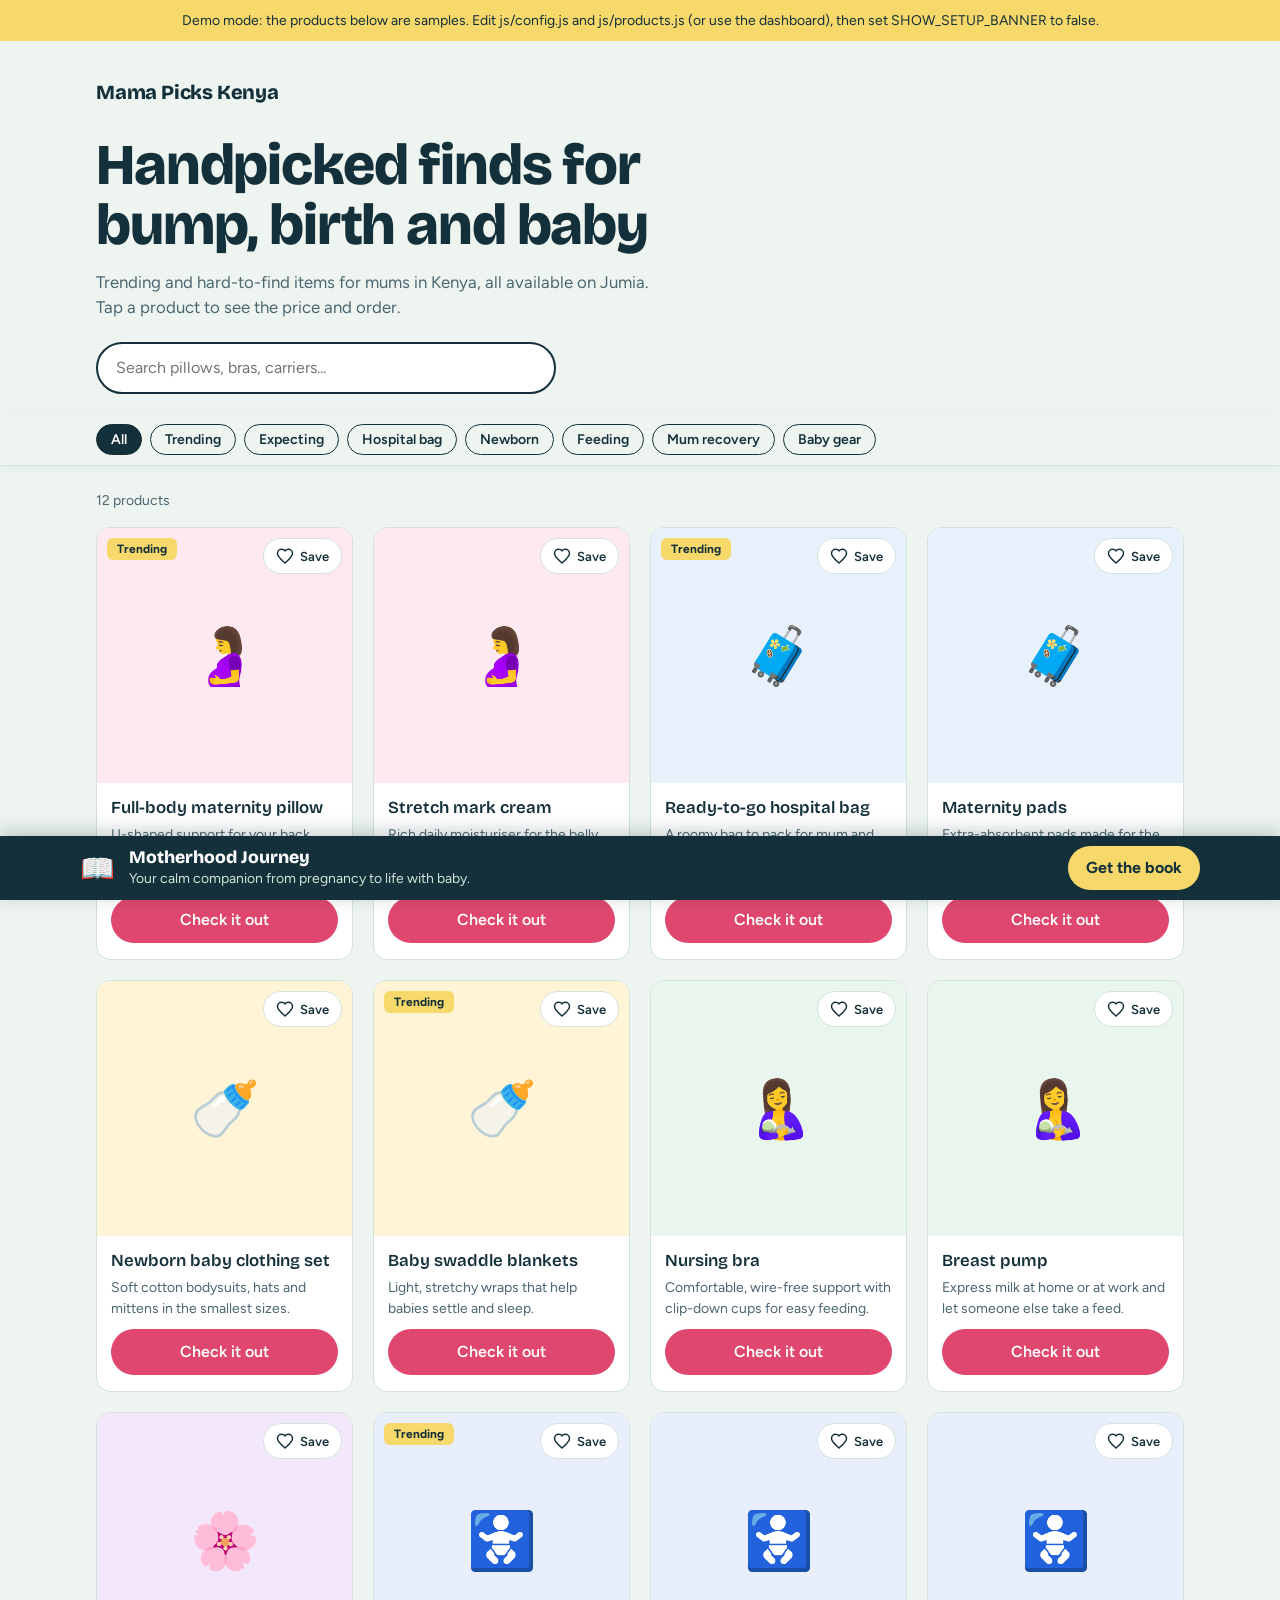
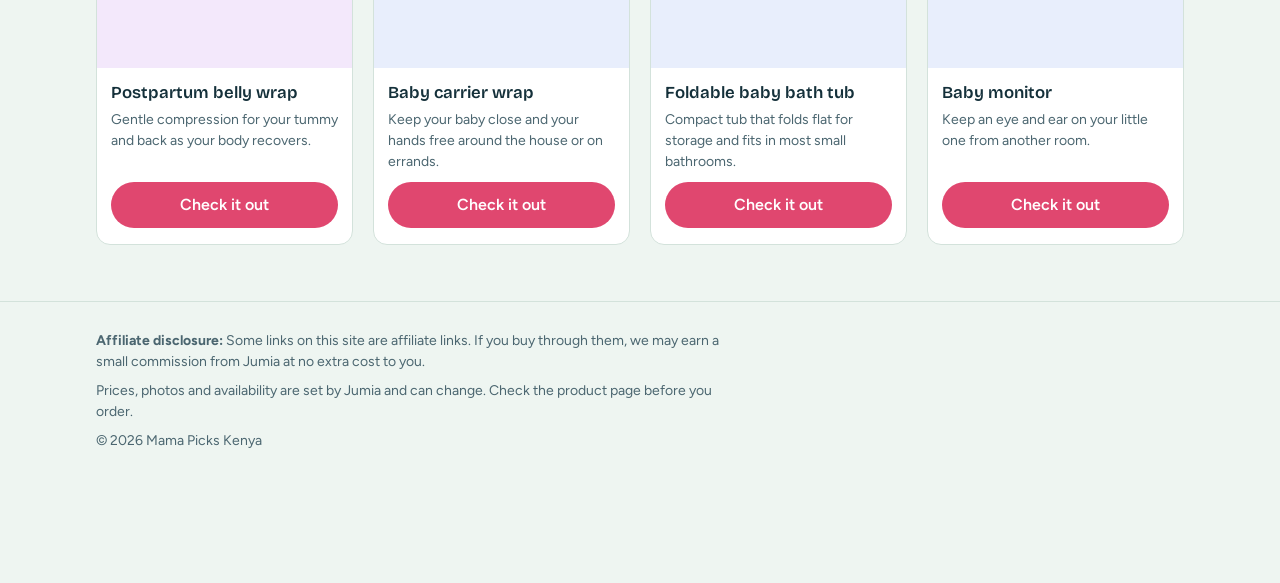
==== index.html @ 8f780fdd "mamas_picks jumia affiliate" ====
<!DOCTYPE html>
<html lang="en">
<head>
<meta charset="utf-8">
<meta name="viewport" content="width=device-width, initial-scale=1">
<title>Mama Picks Kenya | Pregnancy and baby finds from Jumia</title>
<meta name="description" content="Handpicked pregnancy, newborn and mum-care products from Jumia Kenya, with photos, short descriptions and direct links.">
<link rel="preconnect" href="https://fonts.googleapis.com">
<link rel="preconnect" href="https://fonts.gstatic.com" crossorigin>
<link href="https://fonts.googleapis.com/css2?family=Bricolage+Grotesque:opsz,wght@12..96,600;12..96,800&family=Figtree:wght@400;500;600&display=swap" rel="stylesheet">
<link rel="stylesheet" href="css/styles.css">
</head>
<body>

<div class="setup-banner" id="setupBanner" hidden>
  Demo mode: the products below are samples. Edit js/config.js and js/products.js (or use the dashboard), then set SHOW_SETUP_BANNER to false.
</div>

<header class="hero">
  <div class="wrap">
    <p class="brand" id="siteName"></p>
    <h1>Handpicked finds for bump, birth and baby</h1>
    <p class="lede">Trending and hard-to-find items for mums in Kenya, all available on Jumia. Tap a product to see the price and order.</p>
    <label class="search">
      <span class="sr-only" style="position:absolute;left:-9999px">Search products</span>
      <input type="search" id="q" placeholder="Search pillows, bras, carriers..." autocomplete="off">
    </label>
  </div>
</header>

<div class="categories-bar">
  <div class="categories" id="categories" role="group" aria-label="Filter by category"></div>
</div>

<main>
  <div class="wrap">
    <p class="count" id="count" aria-live="polite"></p>
    <div class="grid" id="grid" aria-live="polite"></div>
    <div class="empty" id="empty" hidden>
      <p><strong>No products match that search.</strong></p>
      <p>Try a different word or pick another category above.</p>
    </div>
  </div>
</main>

<footer>
  <div class="wrap">
    <p><strong>Affiliate disclosure:</strong> Some links on this site are affiliate links. If you buy through them, we may earn a small commission from Jumia at no extra cost to you.</p>
    <p>Prices, photos and availability are set by Jumia and can change. Check the product page before you order.</p>
    <p id="year"></p>
  </div>
</footer>

<aside class="ad-rail left" id="adLeft" aria-label="Advertisement"></aside>
<aside class="ad-rail right" id="adRight" aria-label="Advertisement"></aside>

<aside class="book-bar" aria-label="Featured book">
  <div class="inner">
    <span class="icon" aria-hidden="true">📖</span>
    <div class="text">
      <span class="title" id="bookTitle"></span>
      <span class="pitch" id="bookPitch"></span>
    </div>
    <a class="buy" id="bookBtn" target="_blank" rel="noopener noreferrer"></a>
  </div>
</aside>

<script src="js/config.js"></script>
<script src="js/products.js"></script>
<script src="js/app.js"></script>
</body>
</html>
---- css/styles.css ----
/* Mama Picks Kenya: public site styles.
   Colours and fonts are the variables at the top (:root). Change them there. */
:root {
  --bg: #eef5f1;
  --surface: #ffffff;
  --ink: #14303a;
  --ink-soft: #4b6670;
  --line: #d3e2db;
  --cta: #e0476f;
  --cta-hover: #c93460;
  --highlight: #f6d86b;
  --display: "Bricolage Grotesque", "Trebuchet MS", system-ui, sans-serif;
  --body: "Figtree", system-ui, -apple-system, "Segoe UI", sans-serif;
}
* { box-sizing: border-box; }
html { scroll-behavior: smooth; }
body {
  margin: 0;
  background: var(--bg);
  color: var(--ink);
  font-family: var(--body);
  font-size: 16px;
  line-height: 1.5;
}
a { color: inherit; }
:focus-visible { outline: 3px solid var(--ink); outline-offset: 2px; }

.wrap { max-width: 1120px; margin: 0 auto; padding: 0 16px; }

/* Setup banner (turn off in the CONFIG section) */
.setup-banner {
  background: var(--highlight);
  color: var(--ink);
  font-size: 14px;
  padding: 10px 16px;
  text-align: center;
}

/* Header and hero */
header.hero { padding: 36px 0 20px; }
.brand {
  font-family: var(--display);
  font-weight: 800;
  font-size: 20px;
  letter-spacing: -0.01em;
  margin: 0 0 28px;
}
.hero h1 {
  font-family: var(--display);
  font-weight: 800;
  font-size: clamp(2rem, 6.5vw, 3.6rem);
  line-height: 1.05;
  letter-spacing: -0.02em;
  margin: 0 0 14px;
  max-width: 16ch;
}
.hero p.lede {
  margin: 0 0 22px;
  color: var(--ink-soft);
  max-width: 52ch;
  font-size: 1.05rem;
}
.search {
  display: flex;
  max-width: 460px;
  background: var(--surface);
  border: 2px solid var(--ink);
  border-radius: 999px;
  overflow: hidden;
}
.search input {
  flex: 1;
  border: 0;
  padding: 12px 18px;
  font: inherit;
  background: transparent;
  color: var(--ink);
  min-width: 0;
}
.search input:focus { outline: none; }
.search:focus-within { box-shadow: 0 0 0 3px var(--highlight); }

/* Category bar: always visible, stays at the top while scrolling */
.categories-bar {
  position: sticky;
  top: 0;
  z-index: 40;
  background: var(--bg);
  border-bottom: 1px solid var(--line);
  box-shadow: 0 2px 10px rgba(20, 48, 58, 0.06);
}
.categories {
  display: flex;
  flex-wrap: wrap;
  gap: 6px 8px;
  padding: 10px 16px;
  max-width: 1120px;
  margin: 0 auto;
}
.chip {
  border: 1.5px solid var(--ink);
  background: transparent;
  color: var(--ink);
  font: 600 14px var(--body);
  padding: 6px 14px;
  border-radius: 999px;
  cursor: pointer;
  white-space: nowrap;
}
.chip[aria-pressed="true"] { background: var(--ink); color: #fff; }
.chip:hover { background: var(--highlight); }
.chip[aria-pressed="true"]:hover { background: var(--ink); }

/* Grid */
main { padding: 24px 0 56px; }
.count { color: var(--ink-soft); font-size: 14px; margin: 0 0 16px; }
.grid {
  display: grid;
  grid-template-columns: repeat(2, 1fr);
  gap: 12px;
}
@media (min-width: 720px) { .grid { grid-template-columns: repeat(3, 1fr); gap: 20px; } }
@media (min-width: 980px) { .grid { grid-template-columns: repeat(4, 1fr); } }

.card {
  background: var(--surface);
  border-radius: 14px;
  overflow: hidden;
  display: flex;
  flex-direction: column;
  border: 1px solid var(--line);
}
.photo {
  position: relative;
  aspect-ratio: 1 / 1;
  background: #fff;
  display: grid;
  place-items: center;
}
.photo img {
  width: 100%;
  height: 100%;
  object-fit: contain;
  display: block;
}
.photo .fallback {
  width: 100%;
  height: 100%;
  display: grid;
  place-items: center;
  font-size: 56px;
}
.badge {
  position: absolute;
  top: 10px;
  left: 10px;
  background: var(--highlight);
  color: var(--ink);
  font: 700 12px var(--body);
  padding: 4px 10px;
  border-radius: 6px;
}
.info { padding: 14px 14px 16px; display: flex; flex-direction: column; flex: 1; }
.info h2 {
  font-family: var(--display);
  font-weight: 600;
  font-size: 1.05rem;
  line-height: 1.25;
  margin: 0 0 6px;
}
.info p.desc {
  margin: 0 0 10px;
  color: var(--ink-soft);
  font-size: 14px;
  display: -webkit-box;
  -webkit-line-clamp: 3;
  -webkit-box-orient: vertical;
  overflow: hidden;
}
.price { font-weight: 600; margin: auto 0 12px; }
.btn {
  display: block;
  text-align: center;
  text-decoration: none;
  background: var(--cta);
  color: #fff;
  font-weight: 600;
  padding: 11px 14px;
  border-radius: 999px;
  margin-top: auto;
}
.price + .btn { margin-top: 0; }
.btn:hover { background: var(--cta-hover); }

.empty {
  text-align: center;
  padding: 56px 16px;
  color: var(--ink-soft);
}

footer { border-top: 1px solid var(--line); padding: 28px 0 40px; font-size: 14px; color: var(--ink-soft); }
footer p { margin: 0 0 8px; max-width: 70ch; }

/* Always-visible book banner */
body { padding-bottom: 84px; }
.book-bar {
  position: fixed;
  left: 0; right: 0; bottom: 0;
  z-index: 50;
  background: var(--ink);
  color: #fff;
  padding: 10px 16px calc(10px + env(safe-area-inset-bottom, 0px));
  box-shadow: 0 -4px 18px rgba(20, 48, 58, 0.25);
}
.book-bar .inner {
  max-width: 1120px;
  margin: 0 auto;
  display: flex;
  align-items: center;
  gap: 14px;
}
.book-bar .icon { font-size: 28px; flex: none; }
.book-bar .text { flex: 1; min-width: 0; line-height: 1.3; }
.book-bar .title { font-family: var(--display); font-weight: 800; font-size: 1rem; display: block; }
.book-bar .pitch { font-size: 13px; color: #cfe3da; display: block; }
.book-bar .buy {
  flex: none;
  text-decoration: none;
  background: var(--highlight);
  color: var(--ink);
  font-weight: 700;
  padding: 10px 18px;
  border-radius: 999px;
  white-space: nowrap;
}
.book-bar .buy:hover { background: #fff; }
.book-bar :focus-visible { outline-color: #fff; }
@media (min-width: 720px) {
  .book-bar .title { font-size: 1.1rem; }
  .book-bar .pitch { font-size: 14px; }
}

/* Wishlist heart + counter */
.wish {
  position: absolute;
  top: 10px;
  right: 10px;
  z-index: 2;
  display: inline-flex;
  align-items: center;
  gap: 6px;
  min-height: 36px;
  padding: 6px 12px;
  background: #fff;
  color: var(--ink);
  border: 1px solid var(--line);
  border-radius: 999px;
  font: 600 13px var(--body);
  cursor: pointer;
}
.wish svg { width: 18px; height: 18px; fill: none; stroke: currentColor; stroke-width: 2; }
.wish[aria-pressed="true"] { color: var(--cta); border-color: var(--cta); }
.wish[aria-pressed="true"] svg { fill: currentColor; }
.wish:hover { border-color: var(--cta); }

/* Side ad banners: only shown on wide, tall screens where they fit beside the content */
.ad-rail {
  display: none;
  position: fixed;
  top: 150px;
  width: 160px;
  height: 600px;
  z-index: 45;   /* above the category bar, below the book banner */
}
.ad-rail.left  { left: calc(50% - 740px); }
.ad-rail.right { left: calc(50% + 580px); }
@media (min-width: 1500px) and (min-height: 820px) {
  .ad-rail { display: block; }
}
.ad-placeholder {
  width: 100%;
  height: 100%;
  display: grid;
  place-items: center;
  text-align: center;
  border: 2px dashed var(--ink-soft);
  border-radius: 10px;
  color: var(--ink-soft);
  font-size: 13px;
  padding: 12px;
}

@media (prefers-reduced-motion: reduce) { html { scroll-behavior: auto; } }

/* Product loading / empty states */
.empty p { margin: 0 0 6px; }
.skeleton {
  background: linear-gradient(90deg, #e3eee8, #f4f9f6, #e3eee8);
  background-size: 200% 100%;
  animation: shimmer 1.4s linear infinite;
  border-radius: 14px;
  aspect-ratio: 3 / 4;
}
@keyframes shimmer { to { background-position: -200% 0; } }
@media (prefers-reduced-motion: reduce) { .skeleton { animation: none; } }
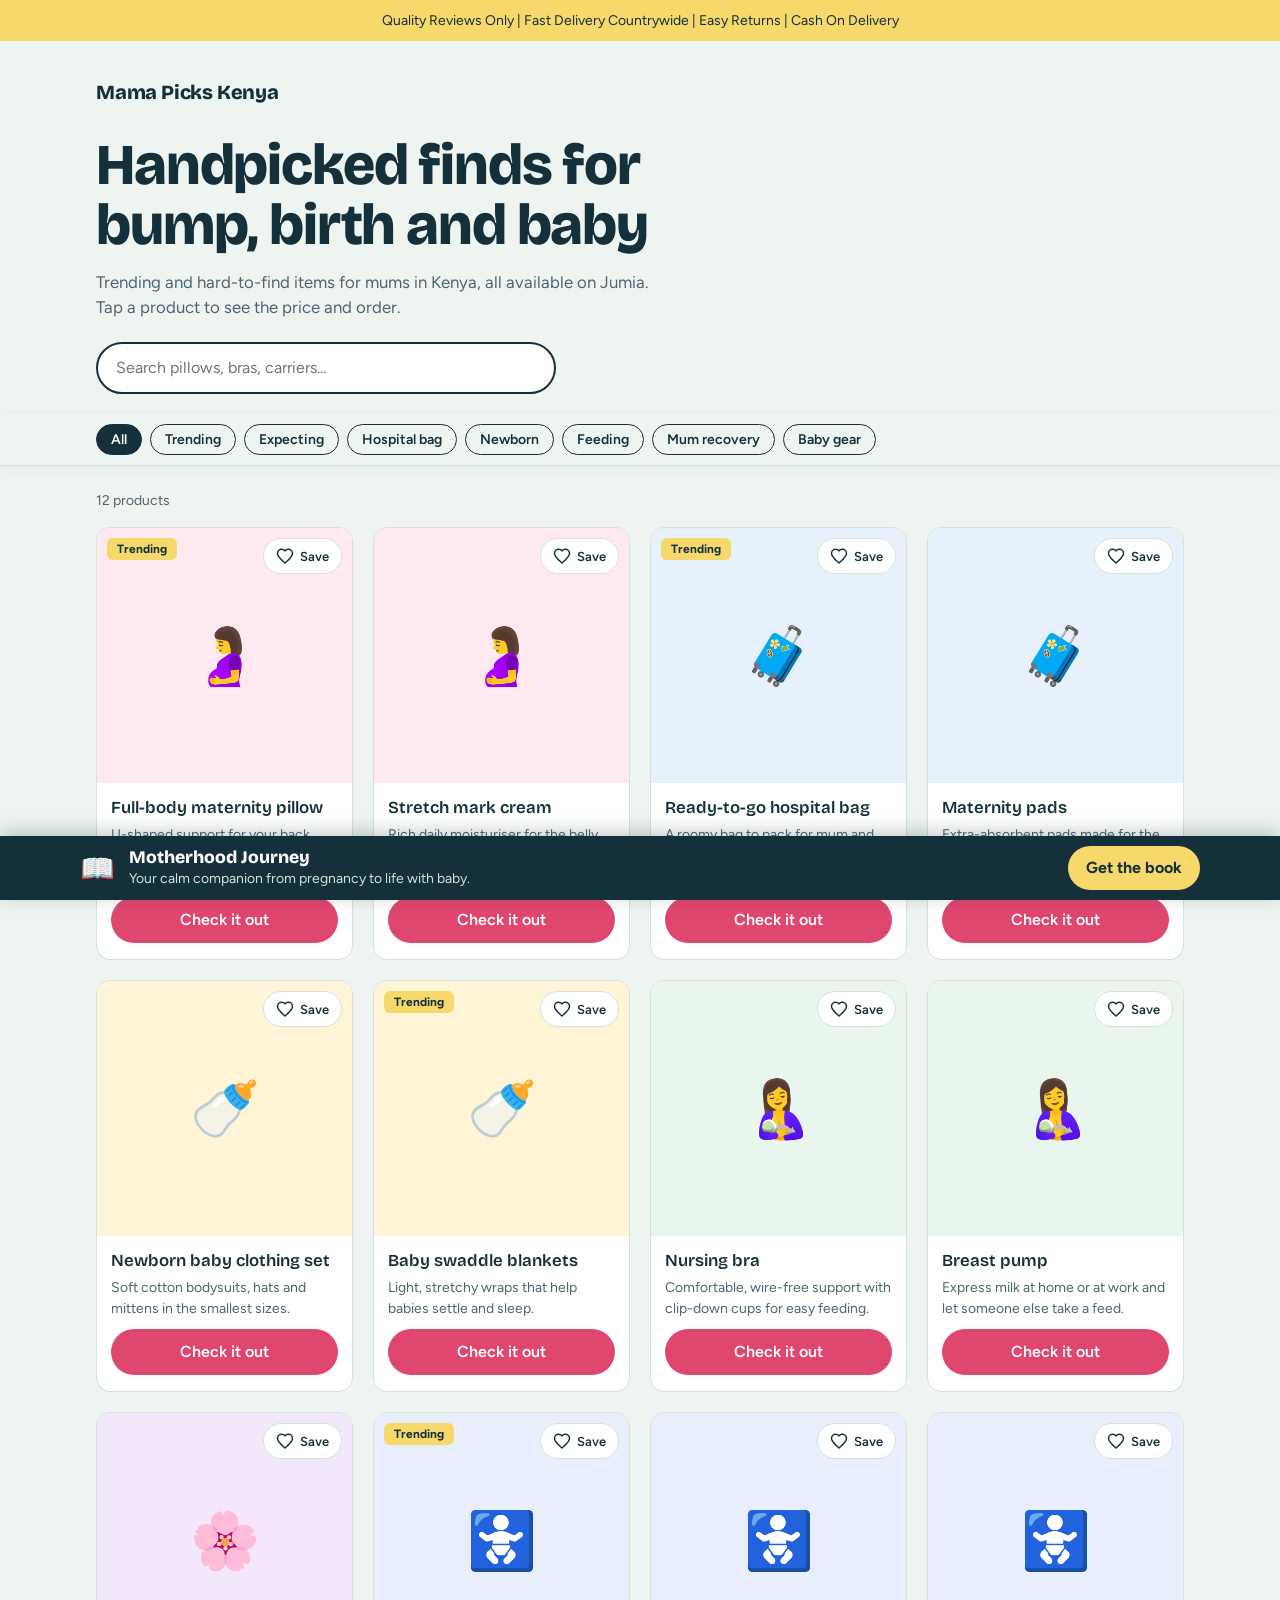
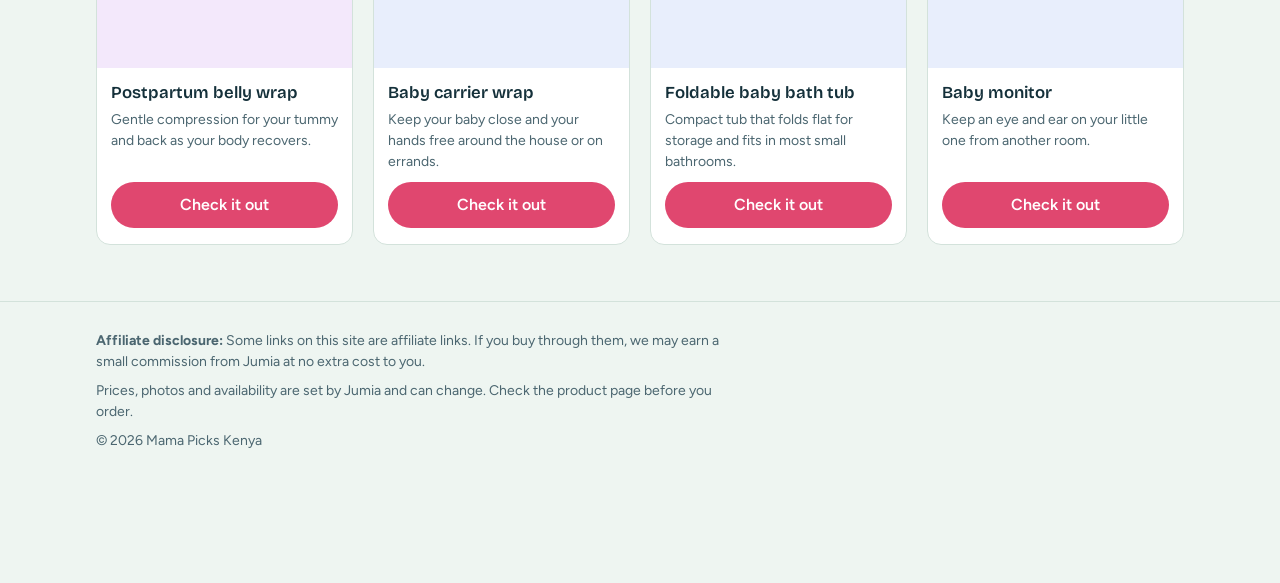
==== commit 71b947bb: "Update index.html" ====
--- a/index.html
+++ b/index.html
@@ -13,7 +13,7 @@
 <body>
 
 <div class="setup-banner" id="setupBanner" hidden>
-  Demo mode: the products below are samples. Edit js/config.js and js/products.js (or use the dashboard), then set SHOW_SETUP_BANNER to false.
+  Quality Reviews Only | Fast Delivery Countrywide | Easy Returns | Cash On Delivery
 </div>
 
 <header class="hero">
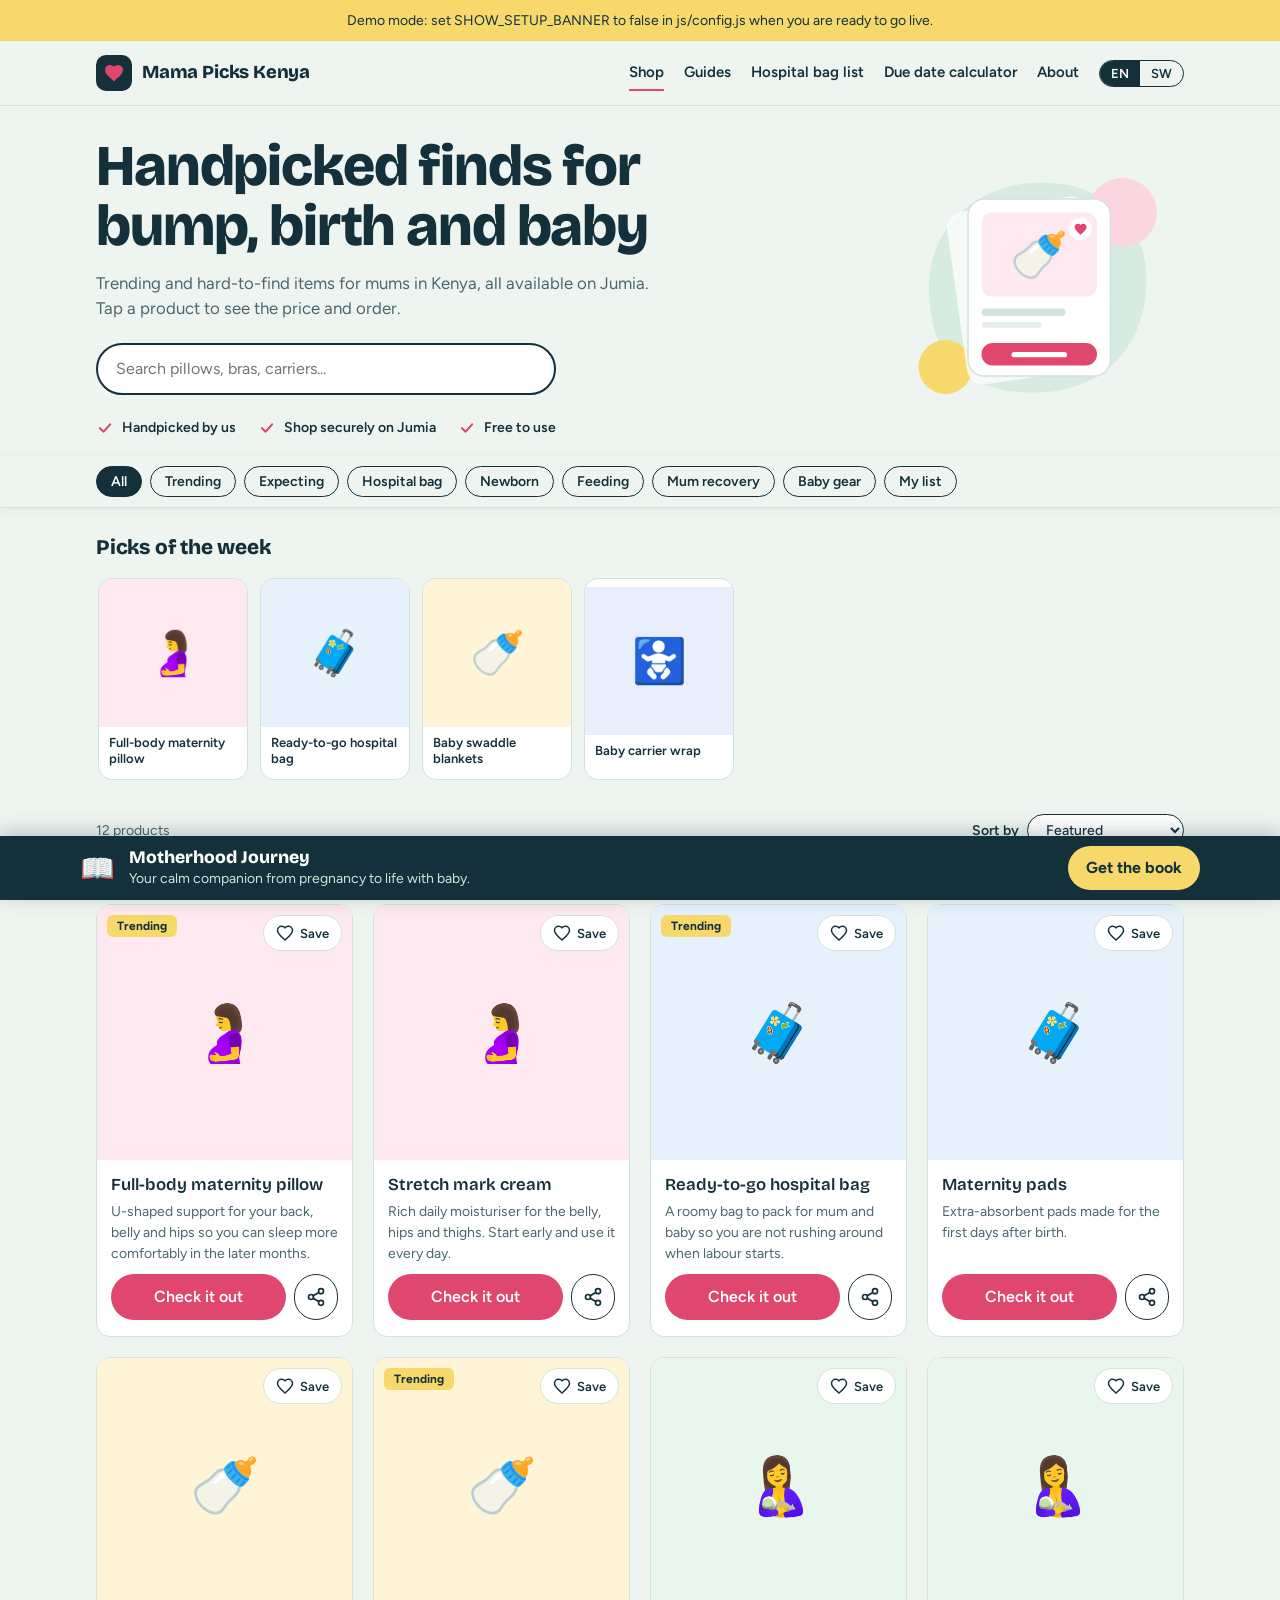
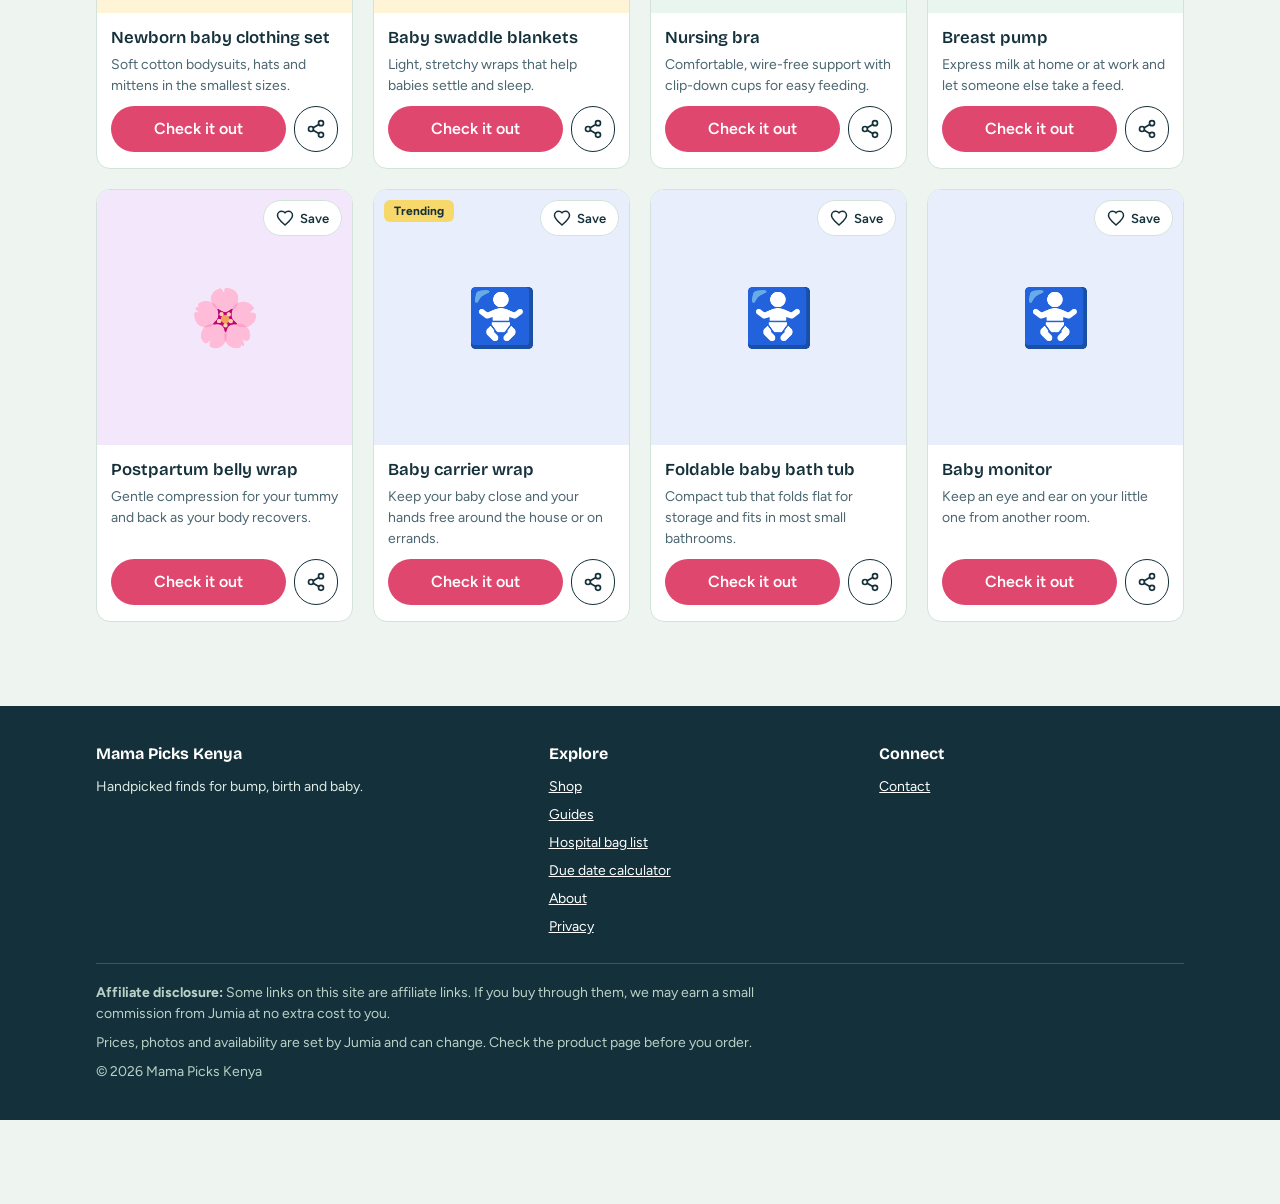
==== commit 5dd44758: "added pages" ====
--- a/index.html
+++ b/index.html
@@ -4,27 +4,60 @@
 <meta charset="utf-8">
 <meta name="viewport" content="width=device-width, initial-scale=1">
 <title>Mama Picks Kenya | Pregnancy and baby finds from Jumia</title>
-<meta name="description" content="Handpicked pregnancy, newborn and mum-care products from Jumia Kenya, with photos, short descriptions and direct links.">
+<meta name="description" content="Handpicked pregnancy, newborn and mum-care products from Jumia Kenya, with photos, short descriptions and direct links. Plus free guides, a hospital bag checklist and a due date calculator.">
+<meta name="theme-color" content="#14303a">
+<link rel="icon" href="favicon.svg" type="image/svg+xml">
+<link rel="apple-touch-icon" href="images/apple-touch-icon.png">
+<meta property="og:type" content="website">
+<meta property="og:site_name" content="Mama Picks Kenya">
+<meta property="og:title" content="Mama Picks Kenya | Pregnancy and baby finds from Jumia">
+<meta property="og:description" content="Handpicked finds for bump, birth and baby, plus free guides and tools for mums in Kenya.">
+<meta property="og:image" content="https://murumbaron.github.io/mamaspick/images/og-image.png">
+<meta property="og:image:width" content="1200">
+<meta property="og:image:height" content="630">
+<meta name="twitter:card" content="summary_large_image">
 <link rel="preconnect" href="https://fonts.googleapis.com">
 <link rel="preconnect" href="https://fonts.gstatic.com" crossorigin>
 <link href="https://fonts.googleapis.com/css2?family=Bricolage+Grotesque:opsz,wght@12..96,600;12..96,800&family=Figtree:wght@400;500;600&display=swap" rel="stylesheet">
 <link rel="stylesheet" href="css/styles.css">
 </head>
-<body>
+<body data-page="home">
 
-<div class="setup-banner" id="setupBanner" hidden>
-  Quality Reviews Only | Fast Delivery Countrywide | Easy Returns | Cash On Delivery
-</div>
+<div id="site-header"></div>
 
 <header class="hero">
-  <div class="wrap">
-    <p class="brand" id="siteName"></p>
-    <h1>Handpicked finds for bump, birth and baby</h1>
-    <p class="lede">Trending and hard-to-find items for mums in Kenya, all available on Jumia. Tap a product to see the price and order.</p>
-    <label class="search">
-      <span class="sr-only" style="position:absolute;left:-9999px">Search products</span>
-      <input type="search" id="q" placeholder="Search pillows, bras, carriers..." autocomplete="off">
-    </label>
+  <div class="wrap hero-grid">
+    <div>
+      <h1 data-t>Handpicked finds for bump, birth and baby</h1>
+      <p class="lede" data-t>Trending and hard-to-find items for mums in Kenya, all available on Jumia. Tap a product to see the price and order.</p>
+      <label class="search">
+        <span class="sr-only">Search products</span>
+        <input type="search" id="q" data-t-placeholder="Search pillows, bras, carriers..." placeholder="Search pillows, bras, carriers..." autocomplete="off">
+      </label>
+      <ul class="trust">
+        <li><svg viewBox="0 0 24 24" fill="none" stroke="currentColor" stroke-width="2.5" stroke-linecap="round" stroke-linejoin="round" aria-hidden="true"><path d="M5 12l5 5 9-10"/></svg><span data-t>Handpicked by us</span></li>
+        <li><svg viewBox="0 0 24 24" fill="none" stroke="currentColor" stroke-width="2.5" stroke-linecap="round" stroke-linejoin="round" aria-hidden="true"><path d="M5 12l5 5 9-10"/></svg><span data-t>Shop securely on Jumia</span></li>
+        <li><svg viewBox="0 0 24 24" fill="none" stroke="currentColor" stroke-width="2.5" stroke-linecap="round" stroke-linejoin="round" aria-hidden="true"><path d="M5 12l5 5 9-10"/></svg><span data-t>Free to use</span></li>
+      </ul>
+    </div>
+
+    <div class="hero-art" aria-hidden="true">
+      <svg viewBox="0 0 400 340" xmlns="http://www.w3.org/2000/svg">
+        <path d="M60 170c0-86 70-140 150-140s140 50 140 130-50 150-150 150S60 256 60 170z" fill="#d6ebe1"/>
+        <circle cx="318" cy="70" r="46" fill="#fbd5df"/>
+        <circle cx="82" cy="276" r="36" fill="#f6d86b"/>
+        <g transform="rotate(-8 190 170)"><rect x="96" y="58" width="190" height="232" rx="22" fill="#ffffff" opacity="0.75"/></g>
+        <rect x="112" y="52" width="190" height="236" rx="22" fill="#ffffff" stroke="#d3e2db" stroke-width="2"/>
+        <rect x="130" y="70" width="154" height="112" rx="14" fill="#fde9ef"/>
+        <text x="207" y="148" font-size="62" text-anchor="middle">🍼</text>
+        <circle cx="262" cy="92" r="15" fill="#ffffff"/>
+        <path transform="translate(252.5 82.5) scale(.8)" fill="#e0476f" d="M12 21.35l-1.45-1.32C5.4 15.36 2 12.28 2 8.5 2 5.42 4.42 3 7.5 3c1.74 0 3.41.81 4.5 2.09C13.09 3.81 14.76 3 16.5 3 19.58 3 22 5.42 22 8.5c0 3.78-3.4 6.86-8.55 11.54L12 21.35z"/>
+        <rect x="130" y="198" width="112" height="10" rx="5" fill="#d3e2db"/>
+        <rect x="130" y="216" width="80" height="8" rx="4" fill="#e6efea"/>
+        <rect x="130" y="244" width="154" height="30" rx="15" fill="#e0476f"/>
+        <rect x="170" y="256" width="74" height="7" rx="3.5" fill="#ffffff"/>
+      </svg>
+    </div>
   </div>
 </header>
 
@@ -34,39 +67,40 @@
 
 <main>
   <div class="wrap">
-    <p class="count" id="count" aria-live="polite"></p>
-    <div class="grid" id="grid" aria-live="polite"></div>
-    <div class="empty" id="empty" hidden>
-      <p><strong>No products match that search.</strong></p>
-      <p>Try a different word or pick another category above.</p>
+    <section class="picks" id="picks" hidden aria-labelledby="picksTitle">
+      <h2 id="picksTitle" data-t>Picks of the week</h2>
+      <div class="strip" id="strip"></div>
+    </section>
+
+    <div class="notice" id="notice" hidden></div>
+
+    <div class="toolbar">
+      <p class="count" id="count" aria-live="polite"></p>
+      <label class="sort"><span data-t>Sort by</span>
+        <select id="sort">
+          <option value="featured">Featured</option>
+          <option value="newest">Newest</option>
+          <option value="price-asc">Price: low to high</option>
+          <option value="price-desc">Price: high to low</option>
+        </select>
+      </label>
     </div>
+    <div class="budgets" id="budgets" role="group" aria-label="Filter by price"></div>
+
+    <div class="grid" id="grid"></div>
+    <div class="empty" id="empty" hidden></div>
   </div>
 </main>
 
-<footer>
-  <div class="wrap">
-    <p><strong>Affiliate disclosure:</strong> Some links on this site are affiliate links. If you buy through them, we may earn a small commission from Jumia at no extra cost to you.</p>
-    <p>Prices, photos and availability are set by Jumia and can change. Check the product page before you order.</p>
-    <p id="year"></p>
-  </div>
-</footer>
+<div id="site-footer"></div>
 
 <aside class="ad-rail left" id="adLeft" aria-label="Advertisement"></aside>
 <aside class="ad-rail right" id="adRight" aria-label="Advertisement"></aside>
 
-<aside class="book-bar" aria-label="Featured book">
-  <div class="inner">
-    <span class="icon" aria-hidden="true">📖</span>
-    <div class="text">
-      <span class="title" id="bookTitle"></span>
-      <span class="pitch" id="bookPitch"></span>
-    </div>
-    <a class="buy" id="bookBtn" target="_blank" rel="noopener noreferrer"></a>
-  </div>
-</aside>
-
 <script src="js/config.js"></script>
 <script src="js/products.js"></script>
+<script src="js/features.js"></script>
+<script src="js/shared.js"></script>
 <script src="js/app.js"></script>
 </body>
 </html>
--- a/css/styles.css
+++ b/css/styles.css
@@ -303,3 +303,196 @@
 }
 @keyframes shimmer { to { background-position: -200% 0; } }
 @media (prefers-reduced-motion: reduce) { .skeleton { animation: none; } }
+
+/* ============================================================
+   v2 additions: navigation, hero, filters, quick view, content pages
+   ============================================================ */
+.sr-only { position: absolute; width: 1px; height: 1px; overflow: hidden; clip: rect(0 0 0 0); white-space: nowrap; }
+
+/* Announcement bar */
+.promo { position: relative; background: var(--ink); color: #fff; font-size: 14px; padding: 9px 46px 9px 16px; text-align: center; }
+.promo a { color: var(--highlight); font-weight: 600; margin-left: 8px; }
+.promo button { position: absolute; right: 8px; top: 50%; transform: translateY(-50%); background: none; border: 0; color: #fff; font-size: 22px; line-height: 1; cursor: pointer; padding: 4px 10px; }
+
+/* Header and navigation */
+.site-header { background: var(--bg); border-bottom: 1px solid var(--line); }
+.nav { display: flex; align-items: center; justify-content: space-between; flex-wrap: wrap; gap: 8px 16px; min-height: 64px; }
+.logo { display: inline-flex; align-items: center; gap: 10px; text-decoration: none; font-family: var(--display); font-weight: 800; font-size: 1.15rem; letter-spacing: -0.01em; }
+.logo svg { width: 36px; height: 36px; flex: none; }
+.nav-links { display: flex; align-items: center; flex-wrap: wrap; gap: 4px 20px; }
+.nav-links a { text-decoration: none; font-weight: 600; font-size: 15px; padding: 6px 0; border-bottom: 2px solid transparent; }
+.nav-links a:hover, .nav-links a[aria-current="page"] { border-bottom-color: var(--cta); }
+.lang { display: inline-flex; border: 1.5px solid var(--ink); border-radius: 999px; overflow: hidden; }
+.lang button { border: 0; background: transparent; color: var(--ink); font: 600 13px var(--body); padding: 5px 11px; cursor: pointer; }
+.lang button[aria-pressed="true"] { background: var(--ink); color: #fff; }
+.nav-toggle { display: none; border: 1.5px solid var(--ink); background: transparent; color: var(--ink); font: 600 14px var(--body); padding: 7px 16px; border-radius: 999px; cursor: pointer; }
+@media (max-width: 860px) {
+  .nav-toggle { display: inline-flex; }
+  .nav-links { display: none; width: 100%; flex-direction: column; align-items: flex-start; gap: 4px; padding: 6px 0 16px; }
+  .nav-links.open { display: flex; }
+  .nav-links a { padding: 8px 0; }
+}
+
+/* Hero */
+header.hero { padding: 30px 0 18px; }
+.hero-grid { display: grid; gap: 24px; align-items: center; }
+.hero-art { display: none; }
+.hero-art svg { width: 100%; height: auto; display: block; }
+@media (min-width: 900px) {
+  .hero-grid { grid-template-columns: 1.15fr 0.85fr; }
+  .hero-art { display: block; max-width: 420px; justify-self: end; }
+}
+.trust { display: flex; flex-wrap: wrap; gap: 8px 22px; margin: 22px 0 0; padding: 0; list-style: none; font-size: 14px; font-weight: 600; }
+.trust li { display: inline-flex; align-items: center; gap: 8px; }
+.trust svg { width: 18px; height: 18px; color: var(--cta); flex: none; }
+
+/* Picks of the week */
+.picks { margin: 0 0 26px; }
+.picks h2 { font-family: var(--display); font-weight: 800; font-size: 1.3rem; margin: 0 0 12px; letter-spacing: -0.01em; }
+.strip { display: flex; gap: 12px; overflow-x: auto; padding: 2px 2px 8px; scroll-snap-type: x proximity; }
+.pick { flex: none; width: 150px; padding: 0; background: #fff; border: 1px solid var(--line); border-radius: 14px; overflow: hidden; cursor: pointer; text-align: left; font: inherit; color: inherit; scroll-snap-align: start; transition: transform .15s, box-shadow .15s; }
+.pick:hover { transform: translateY(-2px); box-shadow: 0 8px 22px rgba(20,48,58,.10); }
+.pimg { position: relative; display: grid; place-items: center; aspect-ratio: 1 / 1; background: #fff; }
+.pimg img { width: 100%; height: 100%; object-fit: contain; display: block; }
+.pimg .fallback { width: 100%; height: 100%; display: grid; place-items: center; font-size: 44px; }
+.pname { display: -webkit-box; -webkit-line-clamp: 2; -webkit-box-orient: vertical; overflow: hidden; padding: 8px 10px 11px; font-size: 13px; font-weight: 600; line-height: 1.3; }
+
+/* Notice, toolbar, budgets */
+.notice { display: flex; flex-wrap: wrap; align-items: center; justify-content: space-between; gap: 10px; background: #fff; border: 1px solid var(--line); border-left: 4px solid var(--cta); border-radius: 10px; padding: 12px 16px; margin: 0 0 16px; font-size: 15px; }
+.notice[hidden] { display: none; }
+.btn-sm { display: inline-block; text-decoration: none; border: 1.5px solid var(--ink); background: transparent; color: var(--ink); font: 600 14px var(--body); padding: 7px 14px; border-radius: 999px; cursor: pointer; }
+.btn-sm:hover { background: var(--highlight); }
+.toolbar { display: flex; justify-content: space-between; align-items: center; flex-wrap: wrap; gap: 10px 14px; margin: 0 0 12px; }
+.toolbar .count { margin: 0; }
+.sort { display: inline-flex; align-items: center; gap: 8px; font-size: 14px; font-weight: 600; }
+.sort select { font: inherit; font-weight: 500; border: 1.5px solid var(--ink); border-radius: 999px; padding: 6px 14px; background: #fff; color: var(--ink); }
+.budgets { display: flex; flex-wrap: wrap; gap: 8px; margin: 0 0 18px; }
+.budgets:empty { display: none; }
+.chip.sm { font-size: 13px; padding: 5px 13px; border-color: var(--ink-soft); }
+
+/* Cards: clickable photo and title, badges, actions */
+.card { transition: transform .15s, box-shadow .15s; }
+.card:hover { transform: translateY(-2px); box-shadow: 0 8px 24px rgba(20,48,58,.10); }
+.photo-open { position: absolute; inset: 0; display: grid; place-items: center; width: 100%; height: 100%; padding: 0; margin: 0; border: 0; background: transparent; cursor: pointer; }
+.title-open { all: unset; cursor: pointer; }
+.title-open:hover { text-decoration: underline; }
+.title-open:focus-visible { outline: 3px solid var(--ink); outline-offset: 2px; border-radius: 4px; }
+.badges { position: absolute; top: 10px; left: 10px; z-index: 1; display: flex; flex-direction: column; align-items: flex-start; gap: 6px; pointer-events: none; }
+.badges .badge { position: static; }
+.badge.alt { background: var(--ink); color: #fff; }
+.actions { display: flex; gap: 8px; margin-top: auto; }
+.actions .btn { flex: 1; margin-top: 0; }
+.price + .actions { margin-top: 0; }
+.share-btn { flex: none; width: 44px; display: grid; place-items: center; border: 1.5px solid var(--ink); border-radius: 999px; background: #fff; color: var(--ink); text-decoration: none; }
+.share-btn:hover { background: var(--highlight); }
+
+/* Quick view */
+.modal { position: fixed; inset: 0; z-index: 70; display: flex; align-items: flex-end; justify-content: center; background: rgba(20,48,58,.62); overflow-y: auto; }
+@media (min-width: 720px) { .modal { align-items: center; padding: 24px; } }
+.qv { position: relative; width: 100%; max-width: 820px; max-height: 100vh; overflow-y: auto; display: grid; background: #fff; border-radius: 20px 20px 0 0; }
+@media (min-width: 720px) { .qv { grid-template-columns: 1fr 1fr; border-radius: 20px; } }
+.qv-photo { position: relative; display: grid; place-items: center; aspect-ratio: 1 / 1; background: #fff; }
+.qv-photo img { width: 100%; height: 100%; object-fit: contain; display: block; }
+.qv-photo .fallback { width: 100%; height: 100%; display: grid; place-items: center; font-size: 96px; }
+.qv-body { display: flex; flex-direction: column; gap: 10px; padding: 22px 22px 26px; }
+.qv-kicker { margin: 0; font-size: 13px; font-weight: 600; color: var(--ink-soft); }
+.qv h2 { font-family: var(--display); font-weight: 800; font-size: 1.55rem; line-height: 1.15; letter-spacing: -0.01em; margin: 0; }
+.qv-price { margin: 0; font-weight: 700; font-size: 1.25rem; }
+.qv-desc { margin: 0; color: var(--ink-soft); }
+.qv .actions { margin-top: 10px; }
+.qv .btn { padding: 13px 14px; }
+.qv-close { position: absolute; top: 10px; right: 10px; z-index: 4; width: 40px; height: 40px; border-radius: 50%; border: 1px solid var(--line); background: #fff; color: var(--ink); font-size: 24px; line-height: 1; cursor: pointer; }
+.qv-close:hover { background: var(--highlight); }
+.qv .wish { top: auto; bottom: 12px; right: 12px; }
+
+/* Back to top */
+.to-top { position: fixed; right: 16px; bottom: 96px; z-index: 48; display: none; place-items: center; width: 44px; height: 44px; border: 0; border-radius: 50%; background: var(--ink); color: #fff; cursor: pointer; box-shadow: 0 4px 14px rgba(20,48,58,.3); }
+.to-top.show { display: grid; }
+.to-top:hover { background: var(--cta); }
+
+/* Footer */
+.site-footer { margin-top: 28px; padding: 36px 0 30px; background: var(--ink); color: #dcebe4; font-size: 14px; border-top: 0; }
+.site-footer a { color: #fff; }
+.site-footer p { max-width: 80ch; margin: 0 0 8px; }
+.site-footer h3 { font-family: var(--display); font-size: 1rem; color: #fff; margin: 0 0 10px; }
+.site-footer ul { list-style: none; margin: 0; padding: 0; display: grid; gap: 7px; }
+.footer-grid { display: grid; gap: 26px; grid-template-columns: 1fr; }
+@media (min-width: 720px) { .footer-grid { grid-template-columns: 1.4fr 1fr 1fr; } }
+.site-footer .disclosure { margin-top: 26px; padding-top: 18px; border-top: 1px solid rgba(255,255,255,.18); color: #b9d1c7; }
+.join { display: flex; flex-wrap: wrap; align-items: center; justify-content: space-between; gap: 12px 24px; margin: 0 0 30px; padding: 18px 22px; background: var(--highlight); color: var(--ink); border-radius: 16px; }
+.join p { margin: 0; font-weight: 600; max-width: 46ch; }
+.join-actions { display: flex; flex-wrap: wrap; gap: 10px; }
+.site-footer .join a { background: var(--ink); color: #fff; text-decoration: none; font-weight: 600; padding: 10px 18px; border-radius: 999px; }
+.site-footer .join a:hover { background: var(--cta); }
+
+/* Content pages (guides, tools, about, privacy) */
+.page-hero { padding: 30px 0 6px; }
+.crumbs { margin: 0 0 12px; font-size: 14px; color: var(--ink-soft); }
+.crumbs a { color: var(--ink-soft); }
+.page-hero h1 { font-family: var(--display); font-weight: 800; font-size: clamp(1.9rem, 5.5vw, 2.9rem); line-height: 1.08; letter-spacing: -0.02em; margin: 0 0 12px; max-width: 22ch; }
+.page-hero .lede { margin: 0; max-width: 60ch; color: var(--ink-soft); font-size: 1.06rem; }
+.page-body { padding: 18px 0 40px; }
+.prose { max-width: 72ch; font-size: 1.04rem; }
+.prose h2 { font-family: var(--display); font-weight: 800; font-size: 1.5rem; letter-spacing: -0.01em; margin: 34px 0 8px; }
+.prose h3 { font-family: var(--display); font-size: 1.15rem; margin: 22px 0 6px; }
+.prose p, .prose li { color: #27424c; }
+.prose ul, .prose ol { padding-left: 22px; }
+.prose li { margin: 5px 0; }
+.callout { margin: 22px 0; padding: 14px 18px; background: #fff; border: 1px solid var(--line); border-left: 4px solid var(--highlight); border-radius: 10px; }
+.callout p { margin: 0; }
+.cta-row { display: flex; flex-wrap: wrap; gap: 10px; margin: 22px 0; }
+.btn-solid { display: inline-block; text-decoration: none; background: var(--cta); color: #fff; font-weight: 600; padding: 11px 22px; border-radius: 999px; }
+.btn-solid:hover { background: var(--cta-hover); }
+.btn-outline { display: inline-block; text-decoration: none; background: transparent; color: var(--ink); border: 1.5px solid var(--ink); font-weight: 600; padding: 10px 22px; border-radius: 999px; cursor: pointer; font-size: 1rem; font-family: var(--body); }
+.btn-outline:hover { background: var(--highlight); }
+
+.guide-grid { display: grid; gap: 16px; grid-template-columns: 1fr; margin: 8px 0 28px; }
+@media (min-width: 720px) { .guide-grid { grid-template-columns: repeat(2, 1fr); } }
+@media (min-width: 980px) { .guide-grid { grid-template-columns: repeat(3, 1fr); } }
+.guide-card { display: flex; flex-direction: column; gap: 8px; padding: 20px; background: #fff; border: 1px solid var(--line); border-radius: 16px; text-decoration: none; transition: transform .15s, box-shadow .15s; }
+.guide-card:hover { transform: translateY(-2px); box-shadow: 0 8px 24px rgba(20,48,58,.10); }
+.guide-card .tag { align-self: flex-start; font-size: 12px; font-weight: 700; background: var(--highlight); padding: 3px 10px; border-radius: 6px; }
+.guide-card h2 { font-family: var(--display); font-size: 1.2rem; line-height: 1.2; margin: 0; }
+.guide-card p { margin: 0; font-size: 15px; color: var(--ink-soft); }
+.guide-card .more { margin-top: auto; padding-top: 6px; font-weight: 600; color: var(--cta); }
+
+.tool { padding: 20px; background: #fff; border: 1px solid var(--line); border-radius: 16px; }
+.progress { height: 10px; background: var(--line); border-radius: 999px; overflow: hidden; }
+.progress > div { height: 100%; width: 0; background: var(--cta); transition: width .2s; }
+.progress-text { margin: 8px 0 0; font-size: 14px; font-weight: 600; }
+.check-section { margin: 26px 0; }
+.check-section h2 { display: flex; flex-wrap: wrap; align-items: baseline; justify-content: space-between; gap: 6px 12px; margin: 0 0 10px; font-family: var(--display); font-size: 1.25rem; }
+.check-section h2 a { font-family: var(--body); font-size: 14px; font-weight: 600; color: var(--cta); }
+.check-list { list-style: none; margin: 0; padding: 0; display: grid; gap: 6px; }
+.check-list label { display: flex; align-items: flex-start; gap: 12px; padding: 10px 14px; background: #fff; border: 1px solid var(--line); border-radius: 10px; cursor: pointer; }
+.check-list input { flex: none; width: 20px; height: 20px; margin-top: 2px; accent-color: var(--cta); }
+.check-list input:checked + span { text-decoration: line-through; color: var(--ink-soft); }
+.tool-actions { display: flex; flex-wrap: wrap; gap: 10px; margin: 18px 0 0; }
+
+.calc-form { display: grid; gap: 14px; max-width: 420px; }
+.calc-form label { display: block; margin-bottom: 4px; font-weight: 600; }
+.calc-form input { width: 100%; font: inherit; padding: 10px 12px; border: 1.5px solid var(--ink); border-radius: 10px; background: #fff; color: var(--ink); }
+.calc-form small { color: var(--ink-soft); }
+.result { margin-top: 22px; display: grid; gap: 14px; }
+.result[hidden] { display: none; }
+.result .big { font-family: var(--display); font-weight: 800; font-size: clamp(1.5rem, 5vw, 2.1rem); line-height: 1.15; margin: 0; }
+.result .sub { margin: 0; color: var(--ink-soft); }
+.stat-row { display: grid; gap: 10px; grid-template-columns: repeat(2, 1fr); }
+@media (min-width: 640px) { .stat-row { grid-template-columns: repeat(4, 1fr); } }
+.stat { padding: 12px 14px; background: var(--bg); border: 1px solid var(--line); border-radius: 12px; }
+.stat strong { display: block; font-family: var(--display); font-size: 1.4rem; line-height: 1.1; }
+.stat span { font-size: 13px; color: var(--ink-soft); }
+.timeline { list-style: none; margin: 0; padding: 0; display: grid; gap: 8px; }
+.timeline li { display: flex; flex-wrap: wrap; justify-content: space-between; gap: 4px 12px; padding: 10px 14px; background: #fff; border: 1px solid var(--line); border-radius: 10px; }
+.timeline li.done { opacity: .55; }
+.error-text { color: #b91c1c; font-weight: 600; margin: 0; }
+
+@media print {
+  .site-header, .site-footer, .book-bar, .promo, .to-top, .no-print, .setup-banner { display: none !important; }
+  body { padding: 0; background: #fff; }
+  .check-list label { break-inside: avoid; }
+}
+@media (prefers-reduced-motion: reduce) {
+  .card, .pick, .guide-card { transition: none; }
+  .card:hover, .pick:hover, .guide-card:hover { transform: none; }
+}
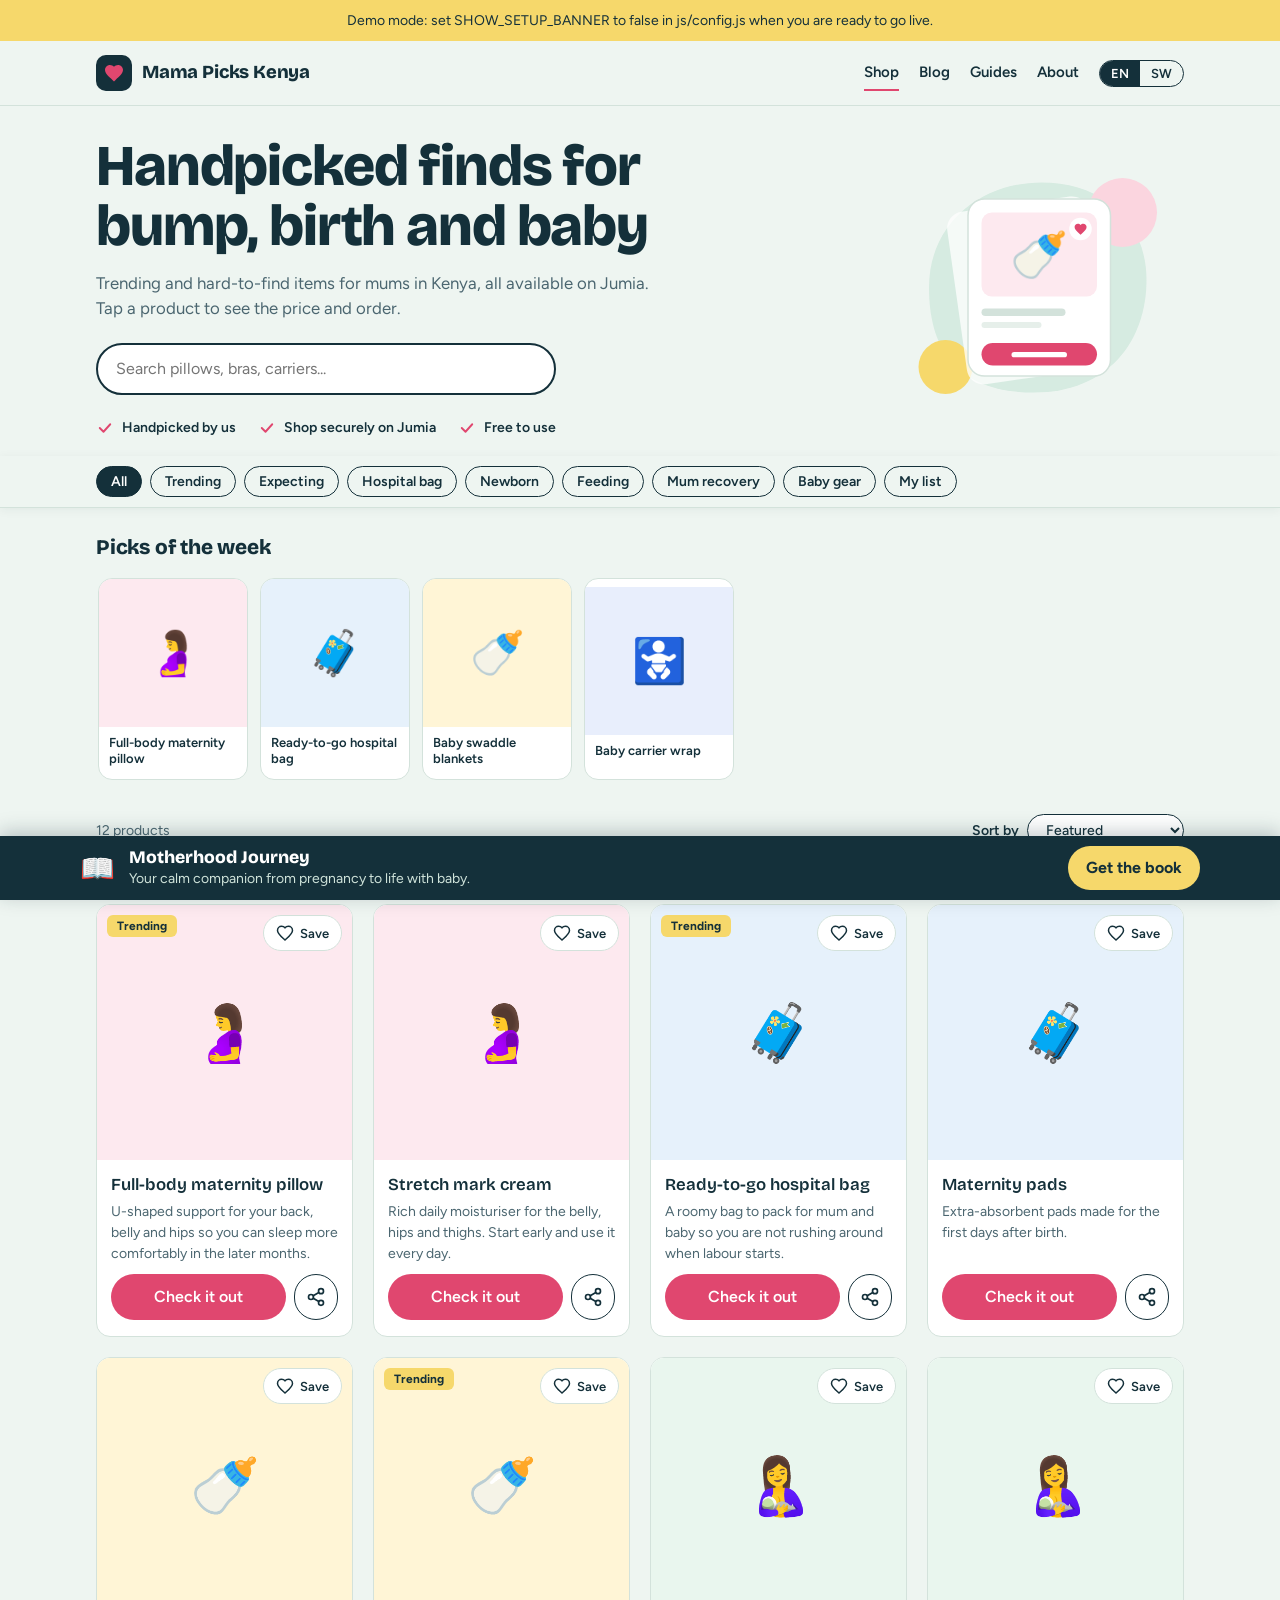
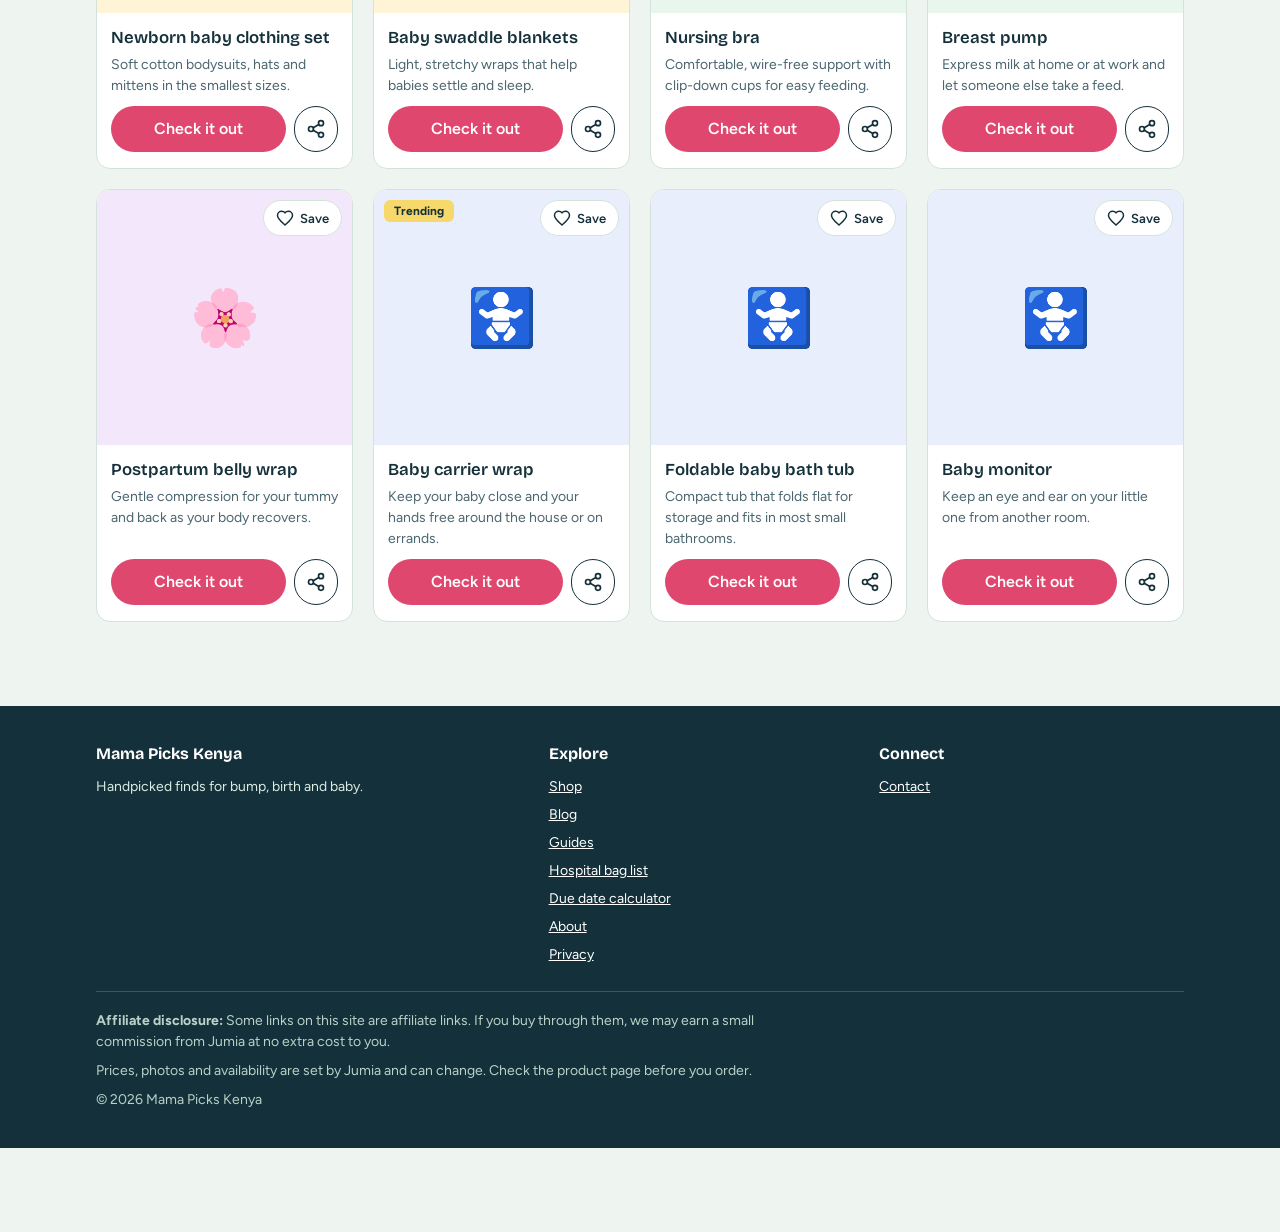
==== commit 84bb7c23: "commit" ====
--- a/index.html
+++ b/index.html
@@ -89,6 +89,14 @@
 
     <div class="grid" id="grid"></div>
     <div class="empty" id="empty" hidden></div>
+
+    <section class="latest" id="latestPosts" hidden aria-labelledby="latestTitle">
+      <div class="latest-head">
+        <h2 id="latestTitle" data-t>From the blog</h2>
+        <a href="blog.html" data-t>See all posts</a>
+      </div>
+      <div class="post-grid" id="latestGrid"></div>
+    </section>
   </div>
 </main>
 
--- a/css/styles.css
+++ b/css/styles.css
@@ -1,3 +1,6 @@
+/* Make the HTML "hidden" attribute always win over other display rules. */
+[hidden] { display: none !important; }
+
 /* Mama Picks Kenya: public site styles.
    Colours and fonts are the variables at the top (:root). Change them there. */
 :root {
@@ -496,3 +499,42 @@
   .card, .pick, .guide-card { transition: none; }
   .card:hover, .pick:hover, .guide-card:hover { transform: none; }
 }
+
+/* ============================================================
+   Blog
+   ============================================================ */
+.post-grid { display: grid; gap: 18px; grid-template-columns: 1fr; margin: 6px 0 24px; }
+@media (min-width: 640px) { .post-grid { grid-template-columns: repeat(2, 1fr); } }
+@media (min-width: 980px) { .post-grid { grid-template-columns: repeat(3, 1fr); } }
+.post-card { display: flex; flex-direction: column; background: #fff; border: 1px solid var(--line); border-radius: 16px; overflow: hidden; text-decoration: none; transition: transform .15s, box-shadow .15s; }
+.post-card:hover { transform: translateY(-2px); box-shadow: 0 8px 24px rgba(20,48,58,.10); }
+.pc-img { display: grid; place-items: center; aspect-ratio: 16 / 10; background: #eaf3ee; overflow: hidden; }
+.pc-img img { width: 100%; height: 100%; object-fit: cover; display: block; }
+.pc-fallback { font-size: 44px; }
+.pc-body { display: flex; flex-direction: column; gap: 8px; padding: 16px 18px 18px; flex: 1; }
+.pc-body .tag { align-self: flex-start; font-size: 12px; font-weight: 700; background: var(--highlight); padding: 3px 10px; border-radius: 6px; }
+.pc-body h3 { margin: 0; font-family: var(--display); font-size: 1.15rem; line-height: 1.25; letter-spacing: -0.01em; }
+.pc-body p { margin: 0; font-size: 15px; color: var(--ink-soft); display: -webkit-box; -webkit-line-clamp: 3; -webkit-box-orient: vertical; overflow: hidden; }
+.pc-body .meta { margin-top: auto; padding-top: 4px; font-size: 13px; color: var(--ink-soft); }
+.blog-bar { display: flex; flex-wrap: wrap; gap: 8px; margin: 0 0 20px; }
+.blog-status { margin: 0 0 14px; color: var(--ink-soft); font-size: 14px; }
+.load-more { display: block; margin: 8px auto 0; }
+.latest { margin: 38px 0 6px; }
+.latest-head { display: flex; flex-wrap: wrap; align-items: baseline; justify-content: space-between; gap: 6px 14px; margin: 0 0 12px; }
+.latest-head h2 { margin: 0; font-family: var(--display); font-weight: 800; font-size: 1.4rem; letter-spacing: -0.01em; }
+.latest-head a { font-weight: 600; color: var(--cta); }
+.latest[hidden] { display: none; }
+
+/* Single post */
+.post-meta-line { margin: 0 0 6px; font-size: 14px; color: var(--ink-soft); }
+.post-meta-line .tag { display: inline-block; margin-right: 8px; font-size: 12px; font-weight: 700; background: var(--highlight); color: var(--ink); padding: 3px 10px; border-radius: 6px; }
+.post-cover { display: block; width: 100%; max-width: 860px; height: auto; border-radius: 16px; margin: 6px 0 24px; border: 1px solid var(--line); }
+.post-wrap { max-width: 72ch; }
+.rich img { display: block; max-width: 100%; height: auto; border-radius: 12px; margin: 18px 0; }
+.rich blockquote { margin: 20px 0; padding: 4px 0 4px 18px; border-left: 4px solid var(--cta); color: var(--ink); font-size: 1.1rem; }
+.rich hr { border: 0; border-top: 1px solid var(--line); margin: 28px 0; }
+.rich a { color: var(--cta); }
+.post-share { display: flex; flex-wrap: wrap; align-items: center; gap: 10px; margin: 30px 0 8px; padding-top: 20px; border-top: 1px solid var(--line); }
+.post-share strong { margin-right: 4px; }
+.more-posts { margin: 42px 0 0; }
+.more-posts h2 { font-family: var(--display); font-weight: 800; font-size: 1.4rem; margin: 0 0 12px; }
